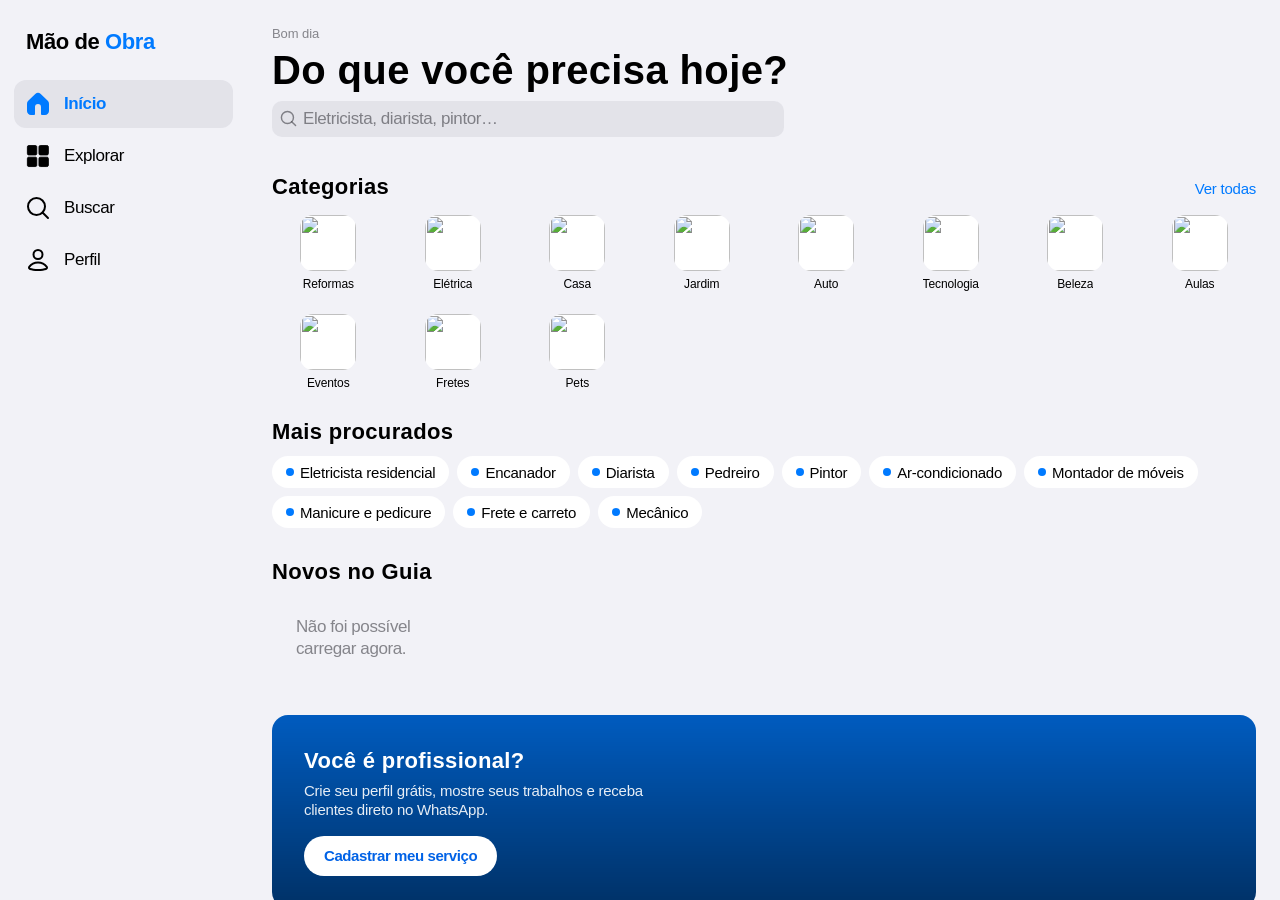
==== index.html @ 3952b901 "Guia Mão de Obra: site estático para GitHub Pages App (index.html) e cadastro de profissionais (sign" ====
<!doctype html>
<html lang="pt-BR">
<head>
  <meta charset="utf-8">
  <meta name="viewport" content="width=device-width, initial-scale=1, maximum-scale=1, user-scalable=no, interactive-widget=resizes-content">
  <meta http-equiv="X-UA-Compatible" content="IE=edge">
  <title>Guia Mão de Obra — Profissionais perto de você</title>
  <meta name="description" content="Encontre eletricistas, encanadores, diaristas, pintores e centenas de outros profissionais locais. Fale direto pelo WhatsApp.">
  <meta name="keywords" content="mão de obra, profissionais, prestadores de serviço, eletricista, encanador, diarista, pintor, pedreiro, montador de móveis, ar-condicionado, serviços perto de mim, WhatsApp">
  <meta name="author" content="Guia Mão de Obra">
  <meta name="application-name" content="Guia Mão de Obra">
  <meta name="generator" content="Guia Mão de Obra">
  <meta name="referrer" content="strict-origin-when-cross-origin">
  <meta name="color-scheme" content="light dark">

  <meta name="robots" content="index, follow, max-image-preview:large, max-snippet:-1, max-video-preview:-1">
  <meta name="googlebot" content="index, follow, max-image-preview:large, max-snippet:-1, max-video-preview:-1">
  <meta name="bingbot" content="index, follow, max-image-preview:large, max-snippet:-1, max-video-preview:-1">
  <link rel="canonical" href="https://guiadamaodeobra.web.app/">
  <link rel="alternate" hreflang="pt-BR" href="https://guiadamaodeobra.web.app/">
  <link rel="alternate" hreflang="x-default" href="https://guiadamaodeobra.web.app/">

  <meta property="og:type" content="website">
  <meta property="og:site_name" content="Guia Mão de Obra">
  <meta property="og:locale" content="pt_BR">
  <meta property="og:url" content="https://guiadamaodeobra.web.app/">
  <meta property="og:title" content="Guia Mão de Obra — Profissionais perto de você">
  <meta property="og:description" content="Encontre eletricistas, encanadores, diaristas, pintores e centenas de outros profissionais locais. Fale direto pelo WhatsApp.">
  <meta property="og:image" content="https://guiadamaodeobra.web.app/assets/brand/icon-512.png">
  <meta property="og:image:secure_url" content="https://guiadamaodeobra.web.app/assets/brand/icon-512.png">
  <meta property="og:image:type" content="image/png">
  <meta property="og:image:width" content="512">
  <meta property="og:image:height" content="512">
  <meta property="og:image:alt" content="Logo do Guia Mão de Obra">

  <meta name="twitter:card" content="summary">
  <meta name="twitter:title" content="Guia Mão de Obra — Profissionais perto de você">
  <meta name="twitter:description" content="Encontre eletricistas, encanadores, diaristas, pintores e centenas de outros profissionais locais. Fale direto pelo WhatsApp.">
  <meta name="twitter:image" content="https://guiadamaodeobra.web.app/assets/brand/icon-512.png">
  <meta name="twitter:image:alt" content="Logo do Guia Mão de Obra">

  <meta name="theme-color" content="#f2f2f7" media="(prefers-color-scheme: light)">
  <meta name="theme-color" content="#000000" media="(prefers-color-scheme: dark)">
  <meta name="msapplication-TileColor" content="#007aff">
  <meta name="msapplication-TileImage" content="assets/brand/icon-192.png">
  <meta name="msapplication-config" content="none">
  <meta name="msapplication-tap-highlight" content="no">

  <meta name="mobile-web-app-capable" content="yes">
  <meta name="apple-mobile-web-app-capable" content="yes">
  <meta name="apple-mobile-web-app-status-bar-style" content="default">
  <meta name="apple-mobile-web-app-title" content="Mão de Obra">
  <meta name="format-detection" content="telephone=no, date=no, address=no, email=no">
  <meta name="HandheldFriendly" content="true">
  <meta name="MobileOptimized" content="width">
  <meta name="x5-orientation" content="portrait">
  <meta name="screen-orientation" content="portrait">
  <meta name="full-screen" content="yes">
  <meta name="browsermode" content="application">
  <meta name="x5-page-mode" content="app">

  <link rel="icon" href="assets/brand/icon.svg" type="image/svg+xml">
  <link rel="icon" href="assets/brand/icon-192.png" type="image/png" sizes="192x192">
  <link rel="icon" href="assets/brand/icon-512.png" type="image/png" sizes="512x512">
  <link rel="apple-touch-icon" href="assets/brand/apple-touch-icon.png">
  <link rel="apple-touch-icon" sizes="180x180" href="assets/brand/apple-touch-icon.png">
  <link rel="mask-icon" href="assets/brand/icon.svg" color="#007aff">
  <link rel="manifest" href="manifest.webmanifest">

  <link rel="preconnect" href="https://www.gstatic.com" crossorigin>
  <link rel="preconnect" href="https://firestore.googleapis.com" crossorigin>
  <link rel="preconnect" href="https://firebasestorage.googleapis.com" crossorigin>
  <link rel="dns-prefetch" href="https://www.gstatic.com">
  <link rel="dns-prefetch" href="https://firestore.googleapis.com">
  <link rel="dns-prefetch" href="https://firebasestorage.googleapis.com">

  <script type="application/ld+json">
  {
    "@context": "https://schema.org",
    "@graph": [
      {
        "@type": "WebSite",
        "@id": "https://guiadamaodeobra.web.app/#website",
        "url": "https://guiadamaodeobra.web.app/",
        "name": "Guia Mão de Obra",
        "alternateName": "Mão de Obra",
        "description": "Encontre profissionais locais e fale direto pelo WhatsApp.",
        "inLanguage": "pt-BR",
        "publisher": { "@id": "https://guiadamaodeobra.web.app/#org" }
      },
      {
        "@type": "Organization",
        "@id": "https://guiadamaodeobra.web.app/#org",
        "name": "Guia Mão de Obra",
        "url": "https://guiadamaodeobra.web.app/",
        "logo": "https://guiadamaodeobra.web.app/assets/brand/icon-512.png"
      }
    ]
  }
  </script>

  <link rel="stylesheet" href="css/base.css">
  <link rel="stylesheet" href="css/layout.css">
  <link rel="stylesheet" href="css/components.css">
  <link rel="stylesheet" href="css/pages.css">
  <link rel="stylesheet" href="css/motion.css">
  <link rel="stylesheet" href="css/responsive.css">
</head>
<body class="has-sidebar">
  <div id="shell" class="shell">
    <header class="navbar" role="banner">
      <a class="logo" href="#/" aria-label="Guia Mão de Obra — início">
        <span>Mão de <span class="logo__accent">Obra</span></span>
      </a>
    </header>

    <main id="app" class="app" tabindex="-1">
      <div class="center-spinner"><div class="spinner"></div></div>
    </main>

    <nav class="tabbar" aria-label="Navegação principal">
      <a class="tabbar__logo" href="#/" aria-label="Guia Mão de Obra — início">Mão de&nbsp;<span class="logo__accent">Obra</span></a>
      <div class="tabbar__inner" id="tabbar"></div>
    </nav>
  </div>

  <noscript><p style="padding:80px 20px;text-align:center">Ative o JavaScript para usar o Guia Mão de Obra.</p></noscript>
  <script type="module" src="js/entries/app.js"></script>
</body>
</html>
---- css/base.css ----
:root {
  --blue: #007aff;
  --green: #34c759;
  --indigo: #5856d6;
  --orange: #ff9500;
  --pink: #ff2d55;
  --purple: #af52de;
  --red: #ff3b30;
  --teal: #30b0c7;
  --yellow: #ffcc00;
  --brown: #a2845e;
  --gray: #8e8e93;
  --whatsapp: #25d366;

  --tint: var(--blue);
  --bg: #f2f2f7;
  --bg-elevated: #ffffff;
  --bg-fill: rgba(118, 118, 128, 0.12);
  --label: #000000;
  --label-2: rgba(60, 60, 67, 0.6);
  --label-3: rgba(60, 60, 67, 0.3);
  --separator: transparent;
  --bar-bg: #f2f2f7;
  --shadow-card: none;

  --font: -apple-system, BlinkMacSystemFont, 'Helvetica Neue', Helvetica, Arial, 'Segoe UI', Roboto, sans-serif;
  --font-display: -apple-system, BlinkMacSystemFont, 'Helvetica Neue', Helvetica, Arial, 'Segoe UI', Roboto, sans-serif;

  --nav-h: 44px;
  --tab-h: 60px;
  --tabbar-h: 86px;
  --gutter: 16px;
  --radius: 12px;
  --radius-lg: 16px;
  --content-max: 680px;
  --sidebar-w: 0px;
  --bleed-w: 100vw;

  --ease: cubic-bezier(0.25, 0.1, 0.25, 1);
  --spring: cubic-bezier(0.2, 0.9, 0.3, 1.1);

  color-scheme: light dark;
}

@media (prefers-color-scheme: dark) {
  :root {
    --blue: #0a84ff;
    --green: #30d158;
    --indigo: #5e5ce6;
    --orange: #ff9f0a;
    --pink: #ff375f;
    --purple: #bf5af2;
    --red: #ff453a;
    --teal: #40c8e0;
    --yellow: #ffd60a;
    --bg: #000000;
    --bg-elevated: #1c1c1e;
    --bg-fill: rgba(118, 118, 128, 0.24);
    --label: #ffffff;
    --label-2: rgba(235, 235, 245, 0.6);
    --label-3: rgba(235, 235, 245, 0.3);
    --separator: transparent;
    --bar-bg: #000;
    --shadow-card: none;
  }
}

*, *::before, *::after { box-sizing: border-box; }
html {
  -webkit-text-size-adjust: 100%;
  touch-action: manipulation;
  scrollbar-width: none;
  background: var(--bg);
}
html::-webkit-scrollbar, body::-webkit-scrollbar, *::-webkit-scrollbar { display: none; width: 0; height: 0; }
* { scrollbar-width: none; }
body {
  margin: 0;
  font-family: var(--font);
  font-size: 17px;
  line-height: 1.29;
  letter-spacing: -0.41px;
  color: var(--label);
  background: var(--bg);
  -webkit-font-smoothing: antialiased;
  -moz-osx-font-smoothing: grayscale;
  -webkit-tap-highlight-color: transparent;
  -webkit-touch-callout: none;
  overscroll-behavior: none;
  position: fixed; inset: 0; overflow: hidden;
}
.shell {
  position: fixed; inset: 0;
  overflow-x: hidden; overflow-y: auto;
  -webkit-overflow-scrolling: touch;
}
input, textarea, [contenteditable] { -webkit-touch-callout: default; }
img { display: block; max-width: 100%; }
button, input, textarea, select { font: inherit; color: inherit; letter-spacing: inherit; }
button { cursor: pointer; background: none; border: 0; padding: 0; }
a { color: var(--tint); text-decoration: none; }
:focus-visible { outline: 2px solid var(--tint); outline-offset: 2px; border-radius: 6px; }
.sr-only {
  position: absolute; width: 1px; height: 1px; padding: 0; margin: -1px;
  overflow: hidden; clip: rect(0 0 0 0); white-space: nowrap; border: 0;
}
[hidden] { display: none !important; }
---- css/layout.css ----
.navbar {
  position: fixed; inset: 0 0 auto 0; z-index: 50;
  height: var(--nav-h);
  display: flex; align-items: center; justify-content: center;
  background: var(--bar-bg);
  -webkit-backdrop-filter: saturate(180%) blur(20px);
  backdrop-filter: saturate(180%) blur(20px);
  border-bottom: 0.5px solid var(--separator);
}
.navbar__side {
  position: absolute; top: 0; height: var(--nav-h);
  display: flex; align-items: center; padding: 0 8px;
}
.navbar__side--left { left: 0; }
.navbar__side--right { right: 0; }

.logo {
  display: inline-flex; align-items: center; gap: 8px;
  color: var(--label); font-family: var(--font-display);
  font-weight: 700; font-size: 17px; letter-spacing: -0.4px;
}
.logo__mark {
  width: 28px; height: 28px; border-radius: 7px;
  display: grid; place-items: center;
  background: linear-gradient(160deg, #3d9bff 0%, #0062e6 100%);
  box-shadow: none;
}
.logo__mark svg { width: 18px; height: 18px; color: #fff; }
.logo__accent { color: var(--tint); }

.tabbar {
  position: fixed; inset: auto 0 0 0; z-index: 50;
  height: var(--tabbar-h);
  display: flex; justify-content: center; align-items: flex-start;
  background: var(--bar-bg);
  -webkit-backdrop-filter: saturate(180%) blur(20px);
  backdrop-filter: saturate(180%) blur(20px);
  border-top: 0.5px solid var(--separator);
}
.tabbar__inner { display: flex; width: 100%; max-width: var(--content-max); height: var(--tab-h); }
.tab {
  flex: 1; display: flex; flex-direction: column; align-items: center; justify-content: center;
  gap: 2px; padding-top: 2px;
  color: var(--gray); font-size: 10px; font-weight: 500; letter-spacing: 0.1px;
  transition: color .15s var(--ease), transform .15s var(--ease);
}
.tab svg { width: 25px; height: 25px; }
.tab.is-active { color: var(--tint); }
.tab .tab__on, .tab.is-active .tab__off { display: none; }
.tab.is-active .tab__on { display: block; }

.app {
  min-height: 100vh; min-height: 100dvh;
  padding-top: var(--nav-h);
  padding-bottom: calc(var(--tabbar-h) + 24px);
  overflow-x: hidden;
  overflow-x: clip;
}
.view { max-width: var(--content-max); margin: 0 auto; }
.view.is-forward, .page-signup .view { animation: view-in .38s cubic-bezier(.2, .8, .2, 1) both; }
.view.is-back { animation: view-in-back .38s cubic-bezier(.2, .8, .2, 1) both; }
@keyframes view-in { from { opacity: 0; transform: translate3d(40px, 0, 0); } }
@keyframes view-in-back { from { opacity: 0; transform: translate3d(-40px, 0, 0); } }
.view.is-tab { animation: fade-in .2s var(--ease) both; }
@keyframes fade-in { from { opacity: 0; } }

.page-head { padding: 0 var(--gutter) 8px; }
.back-link {
  display: inline-flex; align-items: center; gap: 2px; margin-left: -6px;
  color: var(--tint); font-size: 17px; min-height: 44px;
}
.back-link svg { width: 22px; height: 22px; }
.large-title {
  margin: 4px 0 0; font-family: var(--font-display);
  font-size: 34px; line-height: 41px; font-weight: 700; letter-spacing: 0.37px;
}
.subtitle { margin: 4px 0 0; color: var(--label-2); font-size: 15px; letter-spacing: -0.24px; }
.breadcrumb { color: var(--label-2); font-size: 13px; letter-spacing: -0.08px; margin-top: 2px; }

.section-title {
  display: flex; align-items: baseline; justify-content: space-between;
  margin: 28px var(--gutter) 10px;
  font-family: var(--font-display); font-size: 22px; font-weight: 700; letter-spacing: 0.35px;
}
.section-title a, .section-title button { font-family: var(--font); font-size: 15px; font-weight: 400; color: var(--tint); letter-spacing: -0.24px; }
---- css/components.css ----
.group { margin: 0 var(--gutter) 28px; }
.group__header {
  margin: 0 var(--gutter) 6px; color: var(--label-2);
  font-size: 13px; text-transform: uppercase; letter-spacing: -0.08px;
}
.group__header--plain { text-transform: none; }
.group__footer { margin: 6px var(--gutter) 0; color: var(--label-2); font-size: 13px; letter-spacing: -0.08px; }
.list {
  background: var(--bg-elevated); border-radius: var(--radius);
  overflow: hidden; list-style: none; margin: 0; padding: 0;
}
.row {
  position: relative; display: flex; align-items: center; gap: 12px;
  min-height: 44px; padding: 8px var(--gutter);
  color: var(--label); background: var(--bg-elevated);
  width: 100%; text-align: left;
  transition: background-color .2s var(--ease);
}
.row + .row::before, li + li > .row::before {
  content: ''; position: absolute; top: 0; right: 0; left: var(--sep-inset, var(--gutter));
  border-top: 0.5px solid var(--separator);
}
.list--icons { --sep-inset: 60px; }
.list--avatars { --sep-inset: 76px; }
.row__body { flex: 1; min-width: 0; }
.row__title { font-size: 17px; white-space: nowrap; overflow: hidden; text-overflow: ellipsis; }
.row__subtitle { color: var(--label-2); font-size: 13px; letter-spacing: -0.08px; margin-top: 1px; white-space: nowrap; overflow: hidden; text-overflow: ellipsis; }
.row__detail { color: var(--label-2); font-size: 17px; flex-shrink: 0; }
.row__chevron { width: 8px; height: 13px; color: var(--label-3); flex-shrink: 0; }
.row--destructive { color: var(--red); justify-content: center; }
.row--action { color: var(--tint); }

.icon-tile {
  position: relative; overflow: hidden;
  width: 30px; height: 30px; border-radius: 7px; flex-shrink: 0;
  display: grid; place-items: center; color: var(--label-2);
  background: var(--bg-fill);
}
.icon-tile svg { width: 18px; height: 18px; }
.icon-tile__img { position: absolute; inset: 0; width: 100%; height: 100%; object-fit: cover; }
.icon-tile--lg { width: 56px; height: 56px; border-radius: 13px; }
.icon-tile--lg svg { width: 30px; height: 30px; }

.searchbar { padding: 0 var(--gutter) 8px; }
.search-field {
  position: relative; display: flex; align-items: center;
  height: 36px; border-radius: 10px; background: var(--bg-fill);
  color: var(--label-2); padding: 0 8px; gap: 6px; width: 100%;
}
.search-field svg { width: 17px; height: 17px; flex-shrink: 0; }
.search-field input {
  flex: 1; min-width: 0; border: 0; outline: 0; background: transparent;
  height: 100%; color: var(--label); font-size: 17px;
}
.search-field input::placeholder { color: var(--label-2); }
.search-field input::-webkit-search-cancel-button { -webkit-appearance: none; }
.search-field__clear { width: 20px; height: 20px; color: var(--label-3); display: grid; place-items: center; }
.search-field--button { font-size: 17px; text-align: left; }

.cat-grid {
  display: grid; grid-template-columns: repeat(4, 1fr); gap: 18px 8px;
  padding: 4px var(--gutter) 0;
}
.cat-cell {
  display: flex; flex-direction: column; align-items: center; gap: 6px;
  color: var(--label); font-size: 12px; text-align: center; letter-spacing: -0.1px; line-height: 1.2;
  transition: transform .15s var(--ease);
}
.cat-cell .icon-tile { background: var(--bg-elevated); }
.cat-cell span { display: -webkit-box; -webkit-line-clamp: 2; -webkit-box-orient: vertical; overflow: hidden; }

.chips { display: flex; flex-wrap: wrap; gap: 8px; padding: 0 var(--gutter); }
.chips--scroll { flex-wrap: nowrap; overflow-x: auto; scrollbar-width: none; padding-bottom: 2px; }
.chips--scroll::-webkit-scrollbar { display: none; }
.chips--bleed {
  width: var(--bleed-w); margin-left: calc(50% - var(--bleed-w) / 2);
  --inset: max(var(--gutter), calc((var(--bleed-w) - var(--content-max)) / 2 + var(--gutter)));
  padding: 4px var(--inset) 8px;
}
.chip {
  flex-shrink: 0; display: inline-flex; align-items: center; gap: 6px;
  height: 32px; padding: 0 14px; border-radius: 16px;
  background: var(--bg-elevated); color: var(--label);
  font-size: 15px; letter-spacing: -0.24px; white-space: nowrap;
  box-shadow: var(--shadow-card);
  transition: transform .15s var(--ease), background-color .15s;
}
.chip.is-selected { background: var(--tint); color: #fff; }
.chip--static { box-shadow: none; background: var(--bg-fill); font-size: 13px; height: 28px; padding: 0 10px; }
.chip__dot { width: 8px; height: 8px; border-radius: 50%; background: var(--tint); }

.btn {
  display: inline-flex; align-items: center; justify-content: center; gap: 8px;
  height: 50px; padding: 0 20px; border-radius: 12px;
  font-size: 17px; font-weight: 600; letter-spacing: -0.41px;
  background: var(--tint); color: #fff;
  transition: transform .12s var(--ease), opacity .12s, filter .12s;
  user-select: none;
}
.btn[disabled] { opacity: .45; pointer-events: none; }
.btn--block { width: 100%; }
.btn--secondary { background: var(--bg-fill); color: var(--tint); }
.btn--light { background: var(--bg-elevated); color: var(--label); box-shadow: inset 0 0 0 0.5px var(--separator); }
.btn--sm { height: 32px; padding: 0 14px; border-radius: 16px; font-size: 15px; }
.btn--whatsapp { background: var(--whatsapp); }
.btn svg { width: 20px; height: 20px; flex-shrink: 0; }
.btn .spinner { width: 22px; height: 22px; }

.text-btn { color: var(--tint); font-size: 17px; min-height: 44px; padding: 0 8px; display: inline-flex; align-items: center; }
.text-btn--bold { font-weight: 600; }

.card {
  background: var(--bg-elevated); border-radius: var(--radius-lg);
  box-shadow: var(--shadow-card); overflow: hidden;
}

.promo {
  margin: 28px var(--gutter) 0; padding: 20px; border-radius: var(--radius-lg);
  color: #fff; position: relative; overflow: hidden;
  background: linear-gradient(180deg, rgba(0,0,0,.25), rgba(0,0,0,.6)), url('../assets/img/profissional.jpg') center / cover, var(--tint);
}
.promo h3 { margin: 0 0 6px; font-family: var(--font-display); font-size: 22px; font-weight: 700; letter-spacing: .35px; }
.promo p { margin: 0 0 16px; font-size: 15px; opacity: .9; letter-spacing: -0.24px; max-width: 30ch; }
.promo .btn { background: #fff; color: #0062e6; height: 40px; border-radius: 20px; font-size: 15px; }

.carousel {
  display: grid; grid-auto-flow: column; grid-auto-columns: 148px; gap: 12px;
  overflow-x: auto; padding: 2px var(--gutter) 10px; scroll-snap-type: x mandatory;
  scroll-padding: 0 var(--gutter); scrollbar-width: none;
}
.carousel::-webkit-scrollbar { display: none; }
.pro-mini {
  scroll-snap-align: start; color: var(--label);
  display: flex; flex-direction: column; align-items: center; text-align: center;
  padding: 18px 12px 14px; gap: 4px;
  transition: transform .15s var(--ease);
}
.pro-mini .avatar { margin-bottom: 6px; }
.pro-mini__name { font-size: 15px; font-weight: 600; letter-spacing: -0.24px; width: 100%; white-space: nowrap; overflow: hidden; text-overflow: ellipsis; }
.pro-mini__spec { font-size: 13px; color: var(--label-2); width: 100%; white-space: nowrap; overflow: hidden; text-overflow: ellipsis; }
.pro-mini__loc { font-size: 12px; color: var(--label-3); width: 100%; white-space: nowrap; overflow: hidden; text-overflow: ellipsis; }

.avatar {
  --size: 44px;
  width: var(--size); height: var(--size); border-radius: 50%; flex-shrink: 0;
  display: grid; place-items: center; overflow: hidden;
  color: #fff; font-weight: 600; font-size: calc(var(--size) * 0.38); letter-spacing: 0;
  background: linear-gradient(180deg, #a5abb8, #858994);
}
.avatar img { width: 100%; height: 100%; object-fit: cover; }
.avatar__ph { width: 58%; height: 58%; margin-top: 12%; }
.avatar--sm { --size: 36px; }
.avatar--md { --size: 60px; }
.avatar--lg { --size: 72px; }
.avatar--xl { --size: 108px; }

.pro-row { align-items: flex-start; padding-top: 12px; padding-bottom: 12px; }
.pro-row .avatar { --size: 48px; }
.pro-row__actions { display: flex; align-items: center; gap: 4px; align-self: center; }
.round-btn {
  width: 36px; height: 36px; border-radius: 50%; display: grid; place-items: center;
  background: var(--bg-fill); color: var(--tint);
  transition: transform .12s var(--ease);
}
.round-btn svg { width: 18px; height: 18px; }
.round-btn--whatsapp { background: rgba(37, 211, 102, .14); color: #1fae55; }
.meta { display: flex; align-items: center; gap: 4px; color: var(--label-2); font-size: 13px; margin-top: 3px; }
.meta svg { width: 13px; height: 13px; flex-shrink: 0; }

.lightbox {
  position: fixed; inset: 0; z-index: 200; background: rgba(0,0,0,.94);
  display: flex; align-items: center; justify-content: center;
  animation: fade-in .2s var(--ease);
  touch-action: pan-y;
}
.lightbox img { max-width: 100%; max-height: 100%; object-fit: contain; user-select: none; }
.lightbox__bar {
  position: absolute; top: 0; left: 0; right: 0; padding: 8px 12px;
  display: flex; justify-content: space-between; align-items: center; color: #fff; font-size: 15px;
}
.lightbox__nav { position: absolute; top: 50%; transform: translateY(-50%); }
.lightbox__nav--prev { left: 12px; }
.lightbox__nav--next { right: 12px; }

.empty {
  display: flex; flex-direction: column; align-items: center; text-align: center;
  padding: 48px 32px; color: var(--label-2); gap: 8px;
}
.empty__icon { width: 64px; height: 64px; color: var(--label-3); margin-bottom: 8px; }
.empty__title { color: var(--label); font-size: 20px; font-weight: 600; letter-spacing: .38px; margin: 0; }
.empty p { margin: 0; font-size: 15px; letter-spacing: -0.24px; max-width: 32ch; }
.empty .btn { margin-top: 16px; }

.skeleton { background: linear-gradient(90deg, var(--bg-fill) 25%, rgba(127,127,127,.08) 37%, var(--bg-fill) 63%); background-size: 400% 100%; animation: shimmer 1.3s ease infinite; border-radius: 6px; }
@keyframes shimmer { 0% { background-position: 100% 50%; } 100% { background-position: 0 50%; } }
.sk-line { height: 12px; margin: 6px 0; }
.sk-line--w60 { width: 60%; }
.sk-line--w40 { width: 40%; }

.spinner {
  display: inline-block; flex-shrink: 0;
  width: 28px; height: 28px;
  background: url('../assets/img/loading.gif') center / contain no-repeat;
}
.center-spinner { display: grid; place-items: center; padding: 48px 0; }

.toast-host {
  position: fixed; left: 0; right: 0; z-index: 300; pointer-events: none;
  top: calc(var(--nav-h) + 8px);
  display: flex; flex-direction: column; align-items: center; gap: 8px; padding: 0 16px;
}
.toast {
  pointer-events: auto;
  display: flex; align-items: center; gap: 10px; max-width: 420px;
  padding: 12px 16px; border-radius: 14px;
  color: var(--label); font-size: 15px; font-weight: 500; letter-spacing: -0.24px;
  background: color-mix(in srgb, var(--bg-elevated) 86%, transparent);
  -webkit-backdrop-filter: blur(20px) saturate(180%); backdrop-filter: blur(20px) saturate(180%);
  box-shadow: inset 0 0 0 0.5px var(--separator);
  animation: toast-in .35s var(--spring) both;
}
.toast.is-leaving { animation: toast-out .25s var(--ease) both; }
.toast svg { width: 20px; height: 20px; flex-shrink: 0; }
.toast--success svg { color: var(--green); }
.toast--error svg { color: var(--red); }
.toast--info svg { color: var(--tint); }
@keyframes toast-in { from { opacity: 0; transform: translateY(-16px) scale(.96); } }
@keyframes toast-out { to { opacity: 0; transform: translateY(-10px) scale(.98); } }

.demo-note {
  margin: 8px var(--gutter) 12px; padding: 10px 12px; border-radius: 10px;
  background: color-mix(in srgb, var(--orange) 14%, transparent); color: var(--label);
  font-size: 13px; letter-spacing: -0.08px; display: flex; gap: 8px; align-items: flex-start;
}
.demo-note svg { width: 16px; height: 16px; color: var(--orange); flex-shrink: 0; margin-top: 1px; }

.sheet-backdrop {
  position: fixed; inset: 0; z-index: 150; background: rgba(0,0,0,.4);
  animation: fade-in .25s var(--ease);
}
.sheet {
  position: fixed; left: 0; right: 0; bottom: 0; z-index: 151;
  max-height: 92vh; max-height: 92dvh; display: flex; flex-direction: column;
  max-width: var(--content-max); margin: 0 auto;
  background: var(--bg); border-radius: 20px 20px 0 0;
  animation: sheet-in .4s var(--spring) both;
}
.sheet.is-leaving { animation: sheet-out .25s var(--ease) both; }
.sheet-backdrop.is-leaving { animation: fade-out .25s var(--ease) both; }
@keyframes sheet-in { from { transform: translateY(100%); } }
@keyframes sheet-out { to { transform: translateY(100%); } }
@keyframes fade-out { to { opacity: 0; } }
.sheet__grabber { width: 36px; height: 5px; border-radius: 3px; background: var(--label-3); margin: 6px auto 0; }
.sheet__head {
  display: flex; align-items: center; justify-content: space-between;
  height: 52px; padding: 0 8px; flex-shrink: 0;
  border-bottom: 0.5px solid var(--separator);
}
.sheet__title { font-weight: 600; font-size: 17px; }
.sheet__body { overflow-y: auto; -webkit-overflow-scrolling: touch; padding: 16px 0; flex: 1; }

.field {
  display: flex; align-items: center; gap: 12px; min-height: 44px; padding: 0 var(--gutter);
  background: var(--bg-elevated); position: relative;
}
.field + .field::before { content: ''; position: absolute; top: 0; right: 0; left: var(--gutter); border-top: 0.5px solid var(--separator); }
.field__label { width: 104px; flex-shrink: 0; font-size: 17px; }
.field input, .field textarea, .field select {
  flex: 1; min-width: 0; border: 0; outline: 0; background: transparent;
  font-size: 17px; padding: 11px 0; color: var(--label);
}
.field input::placeholder, .field textarea::placeholder { color: var(--label-3); }
.field--textarea { align-items: stretch; }
.field--textarea textarea { resize: none; min-height: 120px; line-height: 1.4; padding: 12px 0; }
.field.is-invalid .field__label { color: var(--red); }
.counter { text-align: right; font-size: 12px; color: var(--label-2); margin: 6px var(--gutter) 0; }

.switch { position: relative; width: 51px; height: 31px; flex-shrink: 0; }
.switch input { position: absolute; inset: 0; opacity: 0; margin: 0; cursor: pointer; z-index: 1; }
.switch__track { position: absolute; inset: 0; border-radius: 16px; background: rgba(120,120,128,.16); transition: background-color .25s var(--ease); }
.switch__thumb { position: absolute; top: 2px; left: 2px; width: 27px; height: 27px; border-radius: 50%; background: #fff; box-shadow: none; transition: transform .25s var(--spring); }
.switch input:checked + .switch__track { background: var(--green); }
.switch input:checked + .switch__track .switch__thumb { transform: translateX(20px); }

.check { width: 22px; height: 22px; color: var(--tint); flex-shrink: 0; opacity: 0; transform: scale(.6); transition: opacity .15s, transform .2s var(--spring); }
.is-checked .check { opacity: 1; transform: none; }

.stack-16 > * + * { margin-top: 16px; }
.pad { padding: 0 var(--gutter); }
.mt-8 { margin-top: 8px; } .mt-16 { margin-top: 16px; } .mt-24 { margin-top: 24px; }
.muted { color: var(--label-2); }
.center { text-align: center; }
.footer-note { text-align: center; color: var(--label-3); font-size: 12px; line-height: 1.5; padding: 24px var(--gutter) 0; }

.prose { padding: 16px 18px; font-size: 15px; line-height: 1.5; letter-spacing: -0.24px; }
.prose p { margin: 0 0 12px; }
.prose p:last-child { margin-bottom: 0; }
.prose h3 { margin: 18px 0 6px; font-size: 15px; font-weight: 600; }
.prose h3:first-child { margin-top: 0; }

.notice {
  display: flex; align-items: flex-start; gap: 10px;
  margin: 8px var(--gutter) 16px; padding: 12px 14px; border-radius: 12px;
  font-size: 15px; letter-spacing: -0.24px; line-height: 1.35; color: var(--label);
  background: color-mix(in srgb, var(--tint) 10%, transparent);
}
.notice > svg { width: 18px; height: 18px; flex-shrink: 0; margin-top: 1px; color: var(--tint); }
.notice > svg:last-child:not(:first-child) { color: var(--label-3); align-self: center; }
.notice span { flex: 1; }
.notice--success { background: color-mix(in srgb, var(--green) 14%, transparent); }
.notice--success > svg:first-child { color: var(--green); }
.notice--warning { background: color-mix(in srgb, var(--orange) 14%, transparent); }
.notice--warning > svg:first-child { color: var(--orange); }
.notice--error { background: color-mix(in srgb, var(--red) 12%, transparent); }
.notice--error > svg:first-child { color: var(--red); }

.pill {
  display: inline-flex; align-items: center; height: 22px; padding: 0 8px; margin-top: 6px;
  border-radius: 11px; font-size: 12px; font-weight: 600; letter-spacing: 0;
}
.pill--success { color: #1f9d48; background: color-mix(in srgb, var(--green) 16%, transparent); }
.pill--warning { color: #c76f00; background: color-mix(in srgb, var(--orange) 16%, transparent); }
.pill--danger { color: var(--red); background: color-mix(in srgb, var(--red) 14%, transparent); }
.pill--neutral { color: var(--label-2); background: var(--bg-fill); }
@media (prefers-color-scheme: dark) {
  .pill--success { color: var(--green); }
  .pill--warning { color: var(--orange); }
}

.banners { position: relative; width: var(--bleed-w); margin-left: calc(50% - var(--bleed-w) / 2); }
.banner-track {
  display: flex; overflow-x: auto; scroll-snap-type: x mandatory; scroll-behavior: smooth;
  overscroll-behavior-x: contain; -webkit-overflow-scrolling: touch;
}
.banner {
  position: relative; flex: 0 0 100%; display: block;
  scroll-snap-align: start; scroll-snap-stop: always;
  aspect-ratio: 5 / 2; max-height: 420px; overflow: hidden;
  background: var(--bg-fill);
}
.banner.skeleton { border-radius: 0; }
.banner__img { width: 100%; height: 100%; object-fit: cover; }
.banner-dots { display: flex; justify-content: center; gap: 6px; padding: 10px 0 0; }
.banner-dots span { width: 6px; height: 6px; border-radius: 3px; background: var(--label-3); transition: width .3s var(--spring), background-color .3s; }
.banner-dots span.is-active { width: 18px; background: var(--label-2); }

.action-sheet {
  position: fixed; left: 8px; right: 8px; z-index: 160;
  bottom: 8px;
  max-width: 420px; margin: 0 auto; display: flex; flex-direction: column; gap: 8px;
  animation: sheet-in .38s var(--spring) both;
}
.action-sheet.is-leaving { animation: sheet-out .22s var(--ease) both; }
.action-sheet__group {
  border-radius: 14px; overflow: hidden;
  background: color-mix(in srgb, var(--bg-elevated) 88%, transparent);
  -webkit-backdrop-filter: blur(30px) saturate(180%); backdrop-filter: blur(30px) saturate(180%);
}
.action-sheet__head { display: flex; flex-direction: column; gap: 2px; padding: 14px 16px; text-align: center; font-size: 13px; color: var(--label-2); }
.action-sheet__head strong { font-weight: 600; color: var(--label-2); }
.action-sheet__btn {
  display: block; width: 100%; height: 56px; font-size: 20px; color: var(--tint);
  border-top: 0.5px solid var(--separator); transition: background-color .15s;
}
.action-sheet__head + .action-sheet__btn, .action-sheet__group > .action-sheet__btn:first-child { border-top: 0; }
.action-sheet__head + .action-sheet__btn { border-top: 0.5px solid var(--separator); }
.action-sheet__btn:active { background: var(--bg-fill); }
.action-sheet__btn.is-destructive { color: var(--red); }
.action-sheet__btn.is-cancel { font-weight: 600; background: var(--bg-elevated); }

.net-bar {
  position: fixed; left: 50%; z-index: 350;
  top: calc(var(--nav-h) + 8px);
  max-width: calc(100% - 32px); padding: 10px 16px; border-radius: 14px;
  font-size: 14px; font-weight: 500; letter-spacing: -0.15px; text-align: center;
  color: #fff; background: #3a3a3c;
  transform: translate(-50%, -12px); opacity: 0; pointer-events: none;
  transition: opacity .25s var(--ease), transform .3s var(--spring);
}
.net-bar.is-visible { opacity: 1; transform: translate(-50%, 0); }
.net-bar.is-online { background: var(--green); }
---- css/pages.css ----
.profile { padding-bottom: 8px; }
.profile__banner {
  position: relative; height: 180px; margin: 0;
  background: var(--tint);
  overflow: hidden;
}
.profile__banner img { width: 100%; height: 100%; object-fit: cover; }
.profile__toolbar {
  position: absolute; top: 10px; left: 10px; right: 10px;
  display: flex; justify-content: space-between; pointer-events: none;
}
.glass-btn {
  pointer-events: auto; height: 34px; min-width: 34px; padding: 0 10px; border-radius: 17px;
  display: inline-flex; align-items: center; justify-content: center; gap: 2px;
  color: #fff; font-size: 15px;
  background: rgba(30, 30, 30, 0.35);
  -webkit-backdrop-filter: blur(16px) saturate(160%); backdrop-filter: blur(16px) saturate(160%);
  transition: transform .12s var(--ease);
}
.glass-btn svg { width: 18px; height: 18px; }
.profile__head { text-align: center; padding: 0 var(--gutter); margin-top: -54px; position: relative; }
.profile__head .avatar { margin: 0 auto; border: 4px solid var(--bg); --size: 108px; }
.profile__name { margin: 10px 0 2px; font-family: var(--font-display); font-size: 26px; font-weight: 700; letter-spacing: .3px; }
.profile__spec { color: var(--label-2); font-size: 17px; }
.profile__loc { display: inline-flex; align-items: center; gap: 4px; margin-top: 6px; color: var(--label-2); font-size: 15px; }
.profile__loc svg { width: 15px; height: 15px; }

.contact-bar {
  display: grid; grid-template-columns: repeat(3, 1fr); gap: 8px;
  padding: 20px var(--gutter) 0;
}
.contact-btn {
  display: flex; flex-direction: column; align-items: center; justify-content: center; gap: 4px;
  height: 64px; border-radius: 12px; background: var(--bg-elevated); color: var(--tint);
  font-size: 12px; font-weight: 500; letter-spacing: 0;
  box-shadow: var(--shadow-card);
  transition: transform .12s var(--ease), background-color .12s;
}
.contact-btn:active { transform: scale(0.96); background: var(--bg-fill); }
.contact-btn svg { width: 22px; height: 22px; }
.contact-btn--whatsapp { background: var(--whatsapp); color: #fff; }
.contact-btn.is-disabled { opacity: .4; pointer-events: none; }

.bio { padding: 14px var(--gutter); font-size: 15px; line-height: 1.45; letter-spacing: -0.24px; white-space: pre-line; }
.bio.is-clamped { display: -webkit-box; -webkit-line-clamp: 4; -webkit-box-orient: vertical; overflow: hidden; }

.gallery { display: grid; grid-template-columns: repeat(3, 1fr); gap: 2px; margin: 0 var(--gutter); border-radius: var(--radius); overflow: hidden; }
.gallery__item {
  position: relative; aspect-ratio: 1; overflow: hidden; background: var(--bg-fill);
}
.gallery__item img { width: 100%; height: 100%; object-fit: cover; transition: transform .3s var(--ease); }

.app--signup { padding-bottom: 96px; }
.page-signup .navbar__side .back-link { margin-left: 0; }

.auth-hero { max-width: 420px; margin: 0 auto; padding: 32px 24px 0; text-align: center; animation: view-in .35s var(--ease) both; }
.auth-hero__art {
  width: 96px; height: 96px; margin: 0 auto 20px; border-radius: 22px;
  display: grid; place-items: center; color: #fff;
  background: linear-gradient(160deg, #3d9bff 0%, #0062e6 100%);
}
.auth-hero__art svg { width: 52px; height: 52px; }
.auth-hero h1 { margin: 0 0 8px; font-family: var(--font-display); font-size: 28px; line-height: 34px; font-weight: 700; letter-spacing: .36px; }
.auth-hero > p { margin: 0 auto 28px; color: var(--label-2); font-size: 17px; max-width: 30ch; }
.btn--google { background: var(--bg-elevated); color: var(--label); box-shadow: inset 0 0 0 0.5px var(--separator); }
.legal { margin-top: 16px; color: var(--label-2); font-size: 12px; line-height: 1.4; }
.steps { text-align: left; margin-top: 32px; }

.media-edit { position: relative; margin: 0 var(--gutter) 64px; }
.media-edit__banner {
  position: relative; display: block; width: 100%; height: 150px; border-radius: var(--radius-lg); overflow: hidden;
  background: linear-gradient(135deg, #8e9db4, #5b6578);
}
.media-edit__banner img { width: 100%; height: 100%; object-fit: cover; }
.media-edit__avatar {
  position: absolute; left: 50%; bottom: -52px; transform: translateX(-50%);
  border-radius: 50%; border: 4px solid var(--bg);
}
.media-edit__avatar .avatar { --size: 104px; }
.cam-badge {
  position: absolute; display: grid; place-items: center;
  width: 32px; height: 32px; border-radius: 50%; color: #fff;
  background: rgba(30,30,30,.45);
  -webkit-backdrop-filter: blur(12px); backdrop-filter: blur(12px);
  pointer-events: none;
}
.cam-badge svg { width: 17px; height: 17px; }
.media-edit__banner .cam-badge { right: 10px; top: 10px; }
.media-edit__avatar .cam-badge { right: -2px; bottom: 2px; width: 30px; height: 30px; background: var(--tint); border: 2px solid var(--bg); }
.media-edit input[type=file], .port-add input[type=file] { position: absolute; width: 1px; height: 1px; opacity: 0; pointer-events: none; }

.port-grid { display: grid; grid-template-columns: repeat(3, 1fr); gap: 8px; padding: 0 var(--gutter); }
.port-item { position: relative; aspect-ratio: 1; border-radius: 10px; overflow: hidden; background: var(--bg-fill); animation: pop-in .3s var(--spring) both; }
.port-item img { width: 100%; height: 100%; object-fit: cover; }
.port-item__remove {
  position: absolute; top: 5px; right: 5px; width: 26px; height: 26px; border-radius: 50%;
  display: grid; place-items: center; color: #fff; background: rgba(0,0,0,.55);
  -webkit-backdrop-filter: blur(8px); backdrop-filter: blur(8px);
}
.port-item__remove svg { width: 14px; height: 14px; }
.port-add {
  position: relative; aspect-ratio: 1; border-radius: 10px; cursor: pointer;
  display: flex; flex-direction: column; align-items: center; justify-content: center; gap: 4px;
  color: var(--tint); font-size: 13px; font-weight: 500;
  border: 1.5px dashed color-mix(in srgb, var(--tint) 45%, transparent);
  background: color-mix(in srgb, var(--tint) 6%, transparent);
  transition: transform .12s var(--ease);
}
.port-add svg { width: 26px; height: 26px; }
@keyframes pop-in { from { opacity: 0; transform: scale(.85); } }

.selected-chips { padding: 10px var(--gutter) 12px; display: flex; flex-wrap: wrap; gap: 6px; background: var(--bg-elevated); }
.selected-chips:empty { display: none; }

.savebar {
  position: fixed; left: 0; right: 0; bottom: 0; z-index: 40;
  padding: 10px var(--gutter);
  background: var(--bar-bg);
  -webkit-backdrop-filter: saturate(180%) blur(20px); backdrop-filter: saturate(180%) blur(20px);
  border-top: 0.5px solid var(--separator);
}
.savebar__inner { max-width: var(--content-max); margin: 0 auto; }

.hud-backdrop { position: fixed; inset: 0; z-index: 400; display: grid; place-items: center; background: rgba(0,0,0,.18); animation: fade-in .2s; }
.hud {
  width: 180px; padding: 22px 16px 18px; border-radius: 16px; text-align: center;
  background: color-mix(in srgb, var(--bg-elevated) 82%, transparent);
  -webkit-backdrop-filter: blur(24px) saturate(180%); backdrop-filter: blur(24px) saturate(180%);
  font-size: 15px; font-weight: 500; animation: toast-in .3s var(--spring);
}
.hud .spinner { display: block; width: 40px; height: 40px; margin: 0 auto 12px; }
.hud__bar { height: 4px; border-radius: 2px; background: var(--bg-fill); margin-top: 12px; overflow: hidden; }
.hud__bar span { display: block; height: 100%; width: 0; background: var(--tint); transition: width .2s var(--ease); }
.hud__done { width: 44px; height: 44px; margin: 0 auto 10px; color: var(--green); animation: pop-in .35s var(--spring); }

.picker-cat { display: flex; align-items: center; gap: 10px; margin: 18px var(--gutter) 6px; font-size: 15px; font-weight: 600; }
.picker-cat .icon-tile { width: 24px; height: 24px; border-radius: 6px; }
.picker-cat .icon-tile svg { width: 15px; height: 15px; }
.picker-count { font-weight: 400; color: var(--label-2); font-size: 13px; padding: 0 var(--gutter); }

.plans { display: grid; grid-template-columns: 1fr 1fr; gap: 12px; padding: 0 var(--gutter); }
.plan {
  position: relative; display: flex; flex-direction: column; align-items: flex-start; gap: 2px;
  padding: 16px 14px 14px; border-radius: var(--radius-lg); text-align: left;
  background: var(--bg-elevated); box-shadow: inset 0 0 0 1px var(--separator);
  transition: transform .18s var(--spring), box-shadow .2s var(--ease);
}
.plan.is-selected { box-shadow: inset 0 0 0 2px var(--tint); }
.plan__badge {
  position: absolute; top: -9px; left: 12px; height: 20px; padding: 0 8px; border-radius: 10px;
  display: inline-flex; align-items: center; font-size: 11px; font-weight: 700; color: #fff; background: var(--green);
}
.plan--featured .plan__badge { background: var(--tint); }
.plan__radio {
  position: absolute; top: 14px; right: 12px; width: 22px; height: 22px; border-radius: 50%;
  display: grid; place-items: center; color: transparent; border: 1.5px solid var(--label-3);
  transition: background-color .2s, border-color .2s, transform .25s var(--spring);
}
.plan__radio svg { width: 13px; height: 13px; }
.plan.is-selected .plan__radio { background: var(--tint); border-color: var(--tint); color: #fff; transform: scale(1.08); }
.plan__name { font-size: 15px; font-weight: 600; color: var(--label-2); }
.plan__price { font-family: var(--font-display); font-size: 24px; font-weight: 700; letter-spacing: .3px; margin-top: 4px; }
.plan__meta { font-size: 12px; color: var(--label-2); }

.brick-wrap { margin: 0 var(--gutter); min-height: 320px; }
.brick-wrap .center-spinner { padding: 80px 0; }
.secure-note { display: flex; align-items: center; justify-content: center; gap: 6px; color: var(--label-2); font-size: 13px; margin: 16px; }
.secure-note svg { width: 15px; height: 15px; color: var(--green); }

.result { padding-top: 48px; text-align: center; }
.result .large-title, .result .subtitle { padding: 0 var(--gutter); }
.result__icon {
  width: 88px; height: 88px; border-radius: 50%; margin: 0 auto 20px;
  display: grid; place-items: center; color: #fff;
  animation: pop-in .5s var(--spring) both;
}
.result__icon svg { width: 44px; height: 44px; }
.result__icon--success { background: var(--green); }
.result__icon--success svg path { stroke-dasharray: 30; stroke-dashoffset: 30; animation: draw .5s .25s var(--ease) forwards; }
.result__icon--pending { background: var(--bg-fill); }
.result__icon--pending .spinner { width: 44px; height: 44px; }
@keyframes draw { to { stroke-dashoffset: 0; } }

.app--admin { padding-bottom: 40px; }
.page-admin .navbar__side--right .text-btn { font-size: 17px; }
.admin-wrap { max-width: 980px; margin: 0 auto; padding: 16px var(--gutter) 0; }
.admin-wrap .list { border-radius: var(--radius); }
.segmented {
  display: flex; padding: 2px; border-radius: 9px; background: var(--bg-fill);
  margin-bottom: 20px; overflow-x: auto; position: sticky; top: calc(var(--nav-h) + 8px); z-index: 10;
  -webkit-backdrop-filter: blur(20px); backdrop-filter: blur(20px);
}
.segmented__item {
  flex: 1; min-width: max-content; height: 32px; padding: 0 12px; border-radius: 7px;
  font-size: 13px; font-weight: 500; color: var(--label);
  transition: background-color .2s var(--ease), box-shadow .2s var(--ease);
}
.segmented__item.is-active { background: var(--bg-elevated); font-weight: 600; box-shadow: inset 0 0 0 .5px var(--separator); }
.fade-swap { animation: fade-in .25s var(--ease) both; }

.stats { display: grid; grid-template-columns: repeat(2, 1fr); gap: 12px; }
.stat { padding: 16px; display: flex; flex-direction: column; gap: 2px; }
.stat .icon-tile { margin-bottom: 10px; }
.stat__value { font-family: var(--font-display); font-size: 26px; font-weight: 700; letter-spacing: .3px; }
.stat__label { font-size: 13px; color: var(--label-2); }
.stat__sub { font-size: 12px; color: var(--label-3); }
@media (min-width: 720px) { .stats { grid-template-columns: repeat(5, 1fr); } }

.admin-actions { display: flex; align-items: center; justify-content: space-between; gap: 8px; flex-wrap: wrap; margin-bottom: 12px; }
.banner-admin { display: grid; gap: 14px; }
@media (min-width: 720px) { .banner-admin { grid-template-columns: 1fr 1fr; } }
.banner-admin__item { padding: 10px; }
.banner--preview { flex: none; width: 100%; border-radius: var(--radius); }
.banner-admin__bar { display: flex; align-items: center; gap: 6px; padding: 10px 2px 0; }
.banner-admin__bar .pill { margin: 0; }
.banner-admin__bar .round-btn[disabled] { opacity: .3; }
.round-btn--danger { color: var(--red); background: color-mix(in srgb, var(--red) 12%, transparent); }
.spacer { flex: 1; }
.banner-form { padding: 0 var(--gutter) 40px; }
.banner-form .group, .banner-form .group__header, .banner-form .group__footer { margin-left: 0; margin-right: 0; }
.field input[type=file] { font-size: 14px; }
---- css/motion.css ----
.rise { animation: rise .5s var(--spring) both; animation-delay: calc(var(--i, 0) * 32ms); }
@keyframes rise { from { opacity: 0; transform: translate3d(0, 14px, 0) scale(.98); } }

.avatar img, .gallery__item img, .profile__banner img, .banner__img, .port-item img, .media-edit img {
  opacity: 0; transition: opacity .35s var(--ease), transform .3s var(--ease);
}
img.is-loaded { opacity: 1 !important; }

.tab.is-active svg { animation: tab-pop .4s var(--spring); }
@keyframes tab-pop { 40% { transform: scale(.82); } 75% { transform: scale(1.08); } }

.navbar { view-transition-name: navbar; }
.tabbar { view-transition-name: tabbar; }
::view-transition-group(navbar), ::view-transition-group(tabbar) { animation: none; }
::view-transition-old(root), ::view-transition-new(root) { animation-duration: .42s; animation-timing-function: cubic-bezier(.2, .8, .2, 1); }
html[data-nav="forward"]::view-transition-old(root) { animation-name: vt-out-left; }
html[data-nav="forward"]::view-transition-new(root) { animation-name: vt-in-right; }
html[data-nav="back"]::view-transition-old(root) { animation-name: vt-out-right; z-index: 2; }
html[data-nav="back"]::view-transition-new(root) { animation-name: vt-in-left; }
html[data-nav="tab"]::view-transition-old(root) { animation: none; }
html[data-nav="tab"]::view-transition-new(root) { animation: vt-fade-in .22s ease both; }
@keyframes vt-in-right { from { transform: translateX(100%); } }
@keyframes vt-out-left { to { transform: translateX(-30%); opacity: .6; } }
@keyframes vt-in-left { from { transform: translateX(-30%); opacity: .6; } }
@keyframes vt-out-right { to { transform: translateX(100%); } }
@keyframes vt-fade-in { from { opacity: 0; transform: scale(.985); } }

.card { transition: transform .18s var(--spring), box-shadow .2s var(--ease); }

.is-standalone .navbar, .is-standalone .tabbar { -webkit-user-select: none; user-select: none; }
---- css/responsive.css ----
@media (min-width: 560px) {
  .cat-grid { grid-template-columns: repeat(5, 1fr); }
  .gallery { grid-template-columns: repeat(4, 1fr); gap: 4px; }
  .profile__banner { height: 220px; border-radius: 0 0 var(--radius-lg) var(--radius-lg); }
}
@media (min-width: 720px) {
  :root { --gutter: 20px; }
  .cat-grid { grid-template-columns: repeat(6, 1fr); }
  .profile__banner { margin: 12px var(--gutter) 0; border-radius: var(--radius-lg); }
}

.tabbar__logo { display: none; }

@media (min-width: 1024px) {
  :root { --sidebar-w: 248px; --bleed-w: calc(100vw - var(--sidebar-w)); --content-max: 1080px; --gutter: 24px; }

  .has-sidebar .navbar { display: none; }
  .has-sidebar .app {
    padding-top: 24px;
    padding-bottom: 48px;
    padding-left: var(--sidebar-w);
  }
  .has-sidebar .toast-host { top: 16px; left: var(--sidebar-w); }
  .has-sidebar .net-bar { top: 16px; left: calc(50% + var(--sidebar-w) / 2); }

  .tabbar {
    inset: 0 auto 0 0; width: var(--sidebar-w); height: auto;
    flex-direction: column; justify-content: flex-start; align-items: stretch;
    padding: 20px 14px;
    border-top: 0; border-right: 0.5px solid var(--separator);
  }
  .tabbar__logo {
    display: flex; align-items: center; height: 44px; padding: 0 12px; margin-bottom: 16px;
    color: var(--label); font-family: var(--font-display); font-size: 22px; font-weight: 700; letter-spacing: -0.4px;
  }
  .tabbar__inner { flex-direction: column; height: auto; gap: 4px; max-width: none; }
  .tab {
    flex: none; flex-direction: row; justify-content: flex-start; gap: 14px;
    height: 48px; padding: 0 12px; border-radius: 12px;
    font-size: 17px; font-weight: 500; letter-spacing: -0.41px; color: var(--label);
  }
  .tab svg { width: 24px; height: 24px; }
  .tab.is-active { color: var(--tint); background: var(--bg-fill); font-weight: 600; }

  .has-sidebar .sheet, .has-sidebar .action-sheet { left: var(--sidebar-w); }

  .has-sidebar .cat-grid { grid-template-columns: repeat(auto-fill, minmax(104px, 1fr)); gap: 22px 12px; }
  .has-sidebar .carousel {
    grid-auto-flow: row; grid-auto-columns: auto;
    grid-template-columns: repeat(auto-fill, minmax(176px, 1fr));
    overflow: visible; scroll-snap-type: none;
  }
  .has-sidebar .chips--scroll:not(.chips--bleed) { flex-wrap: wrap; overflow: visible; }
  .has-sidebar .large-title { font-size: 40px; line-height: 46px; }
  .has-sidebar .searchbar { max-width: 560px; }
  .has-sidebar .promo { padding: 32px; }
  .has-sidebar .promo p { max-width: 46ch; }

  .has-sidebar .profile__banner { height: 280px; }
  .has-sidebar .profile__body {
    display: grid; grid-template-columns: minmax(0, 1.7fr) minmax(300px, 1fr); gap: 0 8px; align-items: start;
  }
  .has-sidebar .profile__side { position: sticky; top: 12px; }
  .has-sidebar .gallery { grid-template-columns: repeat(4, 1fr); }
}

@media (min-width: 1280px) {
  .has-sidebar .list--icons, .has-sidebar .list--avatars {
    display: grid; grid-template-columns: 1fr 1fr; column-gap: 1px; background: var(--bg-elevated);
  }
  .has-sidebar .list--icons > li:only-child, .has-sidebar .list--avatars > li:only-child { grid-column: 1 / -1; }
  .has-sidebar .list--icons > li:nth-child(2) > .row::before,
  .has-sidebar .list--avatars > li:nth-child(2) > .row::before { display: none; }
  .has-sidebar .profile__side .list--icons { display: block; }
  .has-sidebar .profile__side .list--icons > li:nth-child(2) > .row::before { display: block; }
}
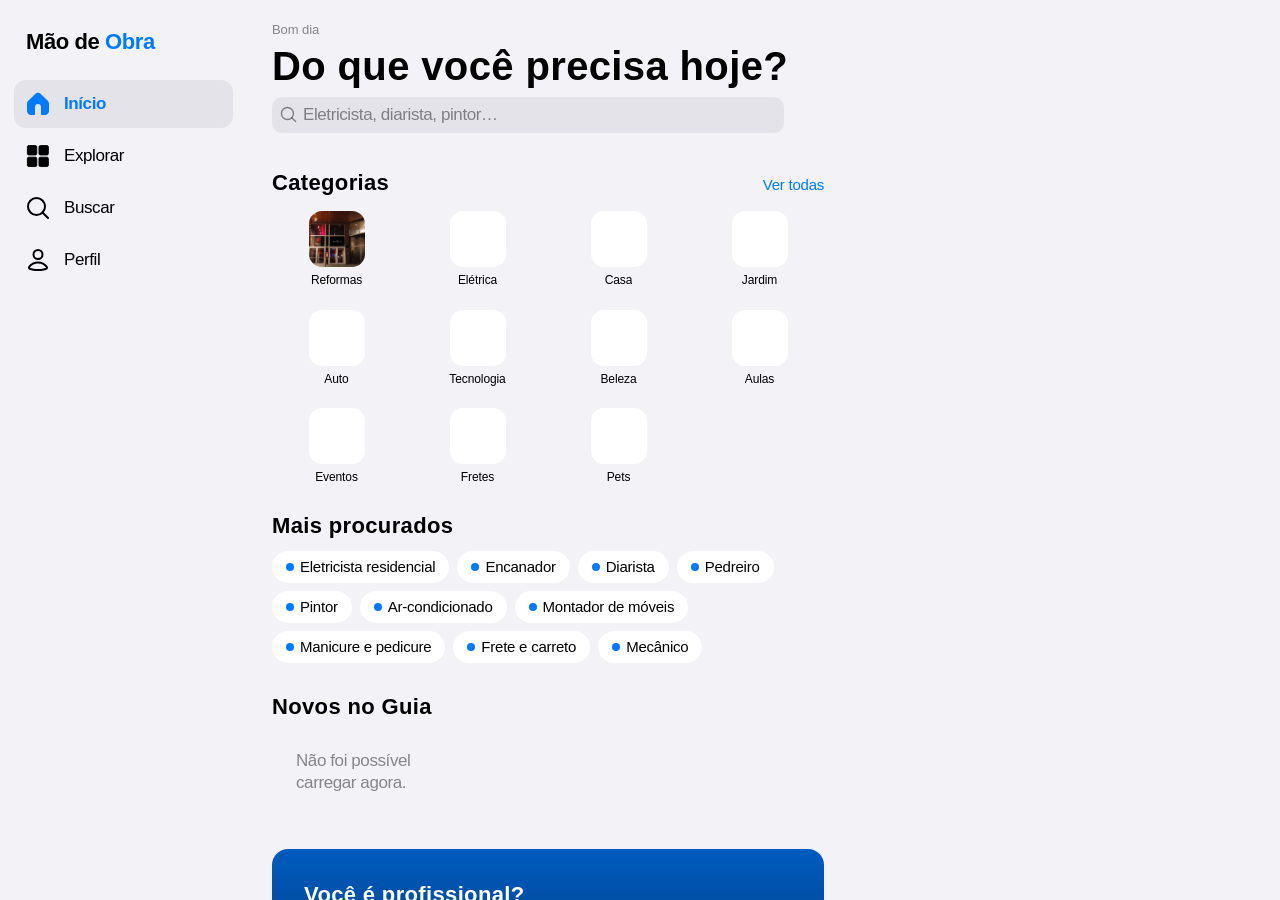
==== commit fe13e13a: "Anúncios na lateral do PC e site só no GitHub Pages - Coleção ads/ gerenciada no admin (aba Anúncios" ====
--- a/index.html
+++ b/index.html
@@ -16,18 +16,18 @@
   <meta name="robots" content="index, follow, max-image-preview:large, max-snippet:-1, max-video-preview:-1">
   <meta name="googlebot" content="index, follow, max-image-preview:large, max-snippet:-1, max-video-preview:-1">
   <meta name="bingbot" content="index, follow, max-image-preview:large, max-snippet:-1, max-video-preview:-1">
-  <link rel="canonical" href="https://guiadamaodeobra.web.app/">
-  <link rel="alternate" hreflang="pt-BR" href="https://guiadamaodeobra.web.app/">
-  <link rel="alternate" hreflang="x-default" href="https://guiadamaodeobra.web.app/">
+  <link rel="canonical" href="https://maxgfortes.github.io/maodeobra/">
+  <link rel="alternate" hreflang="pt-BR" href="https://maxgfortes.github.io/maodeobra/">
+  <link rel="alternate" hreflang="x-default" href="https://maxgfortes.github.io/maodeobra/">
 
   <meta property="og:type" content="website">
   <meta property="og:site_name" content="Guia Mão de Obra">
   <meta property="og:locale" content="pt_BR">
-  <meta property="og:url" content="https://guiadamaodeobra.web.app/">
+  <meta property="og:url" content="https://maxgfortes.github.io/maodeobra/">
   <meta property="og:title" content="Guia Mão de Obra — Profissionais perto de você">
   <meta property="og:description" content="Encontre eletricistas, encanadores, diaristas, pintores e centenas de outros profissionais locais. Fale direto pelo WhatsApp.">
-  <meta property="og:image" content="https://guiadamaodeobra.web.app/assets/brand/icon-512.png">
-  <meta property="og:image:secure_url" content="https://guiadamaodeobra.web.app/assets/brand/icon-512.png">
+  <meta property="og:image" content="https://maxgfortes.github.io/maodeobra/assets/brand/icon-512.png">
+  <meta property="og:image:secure_url" content="https://maxgfortes.github.io/maodeobra/assets/brand/icon-512.png">
   <meta property="og:image:type" content="image/png">
   <meta property="og:image:width" content="512">
   <meta property="og:image:height" content="512">
@@ -36,7 +36,7 @@
   <meta name="twitter:card" content="summary">
   <meta name="twitter:title" content="Guia Mão de Obra — Profissionais perto de você">
   <meta name="twitter:description" content="Encontre eletricistas, encanadores, diaristas, pintores e centenas de outros profissionais locais. Fale direto pelo WhatsApp.">
-  <meta name="twitter:image" content="https://guiadamaodeobra.web.app/assets/brand/icon-512.png">
+  <meta name="twitter:image" content="https://maxgfortes.github.io/maodeobra/assets/brand/icon-512.png">
   <meta name="twitter:image:alt" content="Logo do Guia Mão de Obra">
 
   <meta name="theme-color" content="#f2f2f7" media="(prefers-color-scheme: light)">
@@ -80,20 +80,20 @@
     "@graph": [
       {
         "@type": "WebSite",
-        "@id": "https://guiadamaodeobra.web.app/#website",
-        "url": "https://guiadamaodeobra.web.app/",
+        "@id": "https://maxgfortes.github.io/maodeobra/#website",
+        "url": "https://maxgfortes.github.io/maodeobra/",
         "name": "Guia Mão de Obra",
         "alternateName": "Mão de Obra",
         "description": "Encontre profissionais locais e fale direto pelo WhatsApp.",
         "inLanguage": "pt-BR",
-        "publisher": { "@id": "https://guiadamaodeobra.web.app/#org" }
+        "publisher": { "@id": "https://maxgfortes.github.io/maodeobra/#org" }
       },
       {
         "@type": "Organization",
-        "@id": "https://guiadamaodeobra.web.app/#org",
+        "@id": "https://maxgfortes.github.io/maodeobra/#org",
         "name": "Guia Mão de Obra",
-        "url": "https://guiadamaodeobra.web.app/",
-        "logo": "https://guiadamaodeobra.web.app/assets/brand/icon-512.png"
+        "url": "https://maxgfortes.github.io/maodeobra/",
+        "logo": "https://maxgfortes.github.io/maodeobra/assets/brand/icon-512.png"
       }
     ]
   }
@@ -118,6 +118,8 @@
       <div class="center-spinner"><div class="spinner"></div></div>
     </main>
 
+    <aside class="ad-rail" id="ad-rail" aria-label="Publicidade" hidden></aside>
+
     <nav class="tabbar" aria-label="Navegação principal">
       <a class="tabbar__logo" href="#/" aria-label="Guia Mão de Obra — início">Mão de&nbsp;<span class="logo__accent">Obra</span></a>
       <div class="tabbar__inner" id="tabbar"></div>
--- a/css/pages.css
+++ b/css/pages.css
@@ -219,3 +219,55 @@
 .banner-form { padding: 0 var(--gutter) 40px; }
 .banner-form .group, .banner-form .group__header, .banner-form .group__footer { margin-left: 0; margin-right: 0; }
 .field input[type=file] { font-size: 14px; }
+
+.dash-periods { padding: 0; margin-bottom: 14px; }
+.stats--dash { grid-template-columns: repeat(2, 1fr); }
+.stats--dash .stat__value { font-size: 24px; }
+.stats--dash .stat__sub { color: var(--label-2); }
+.dash-card { padding: 16px 16px 14px; margin-top: 14px; }
+.dash-card__title { margin: 0; font-size: 17px; font-weight: 600; letter-spacing: -0.3px; }
+.dash-card__sub { margin: 2px 0 10px; font-size: 13px; color: var(--label-2); }
+.dash-grid { display: grid; grid-template-columns: 1fr; gap: 0 14px; }
+
+.chart { position: relative; margin-top: 6px; touch-action: pan-y; }
+.chart svg { display: block; width: 100%; height: auto; overflow: visible; }
+.chart__grid { stroke: var(--bg-fill); stroke-width: 1; }
+.chart__tick { fill: var(--label-2); font-size: 11px; }
+.chart__value { fill: var(--label); font-size: 12px; font-weight: 600; }
+.chart__line { fill: none; stroke: var(--tint); stroke-width: 2; stroke-linejoin: round; stroke-linecap: round; }
+.chart__area { fill: var(--tint); opacity: .1; }
+.chart__dot { fill: var(--tint); stroke: var(--bg-elevated); stroke-width: 2; }
+.chart__cross { stroke: var(--label-3); stroke-width: 1; }
+.chart__bar { fill: var(--tint); transition: opacity .15s var(--ease); }
+.chart__bar.is-dim { opacity: .35; }
+.chart__tip {
+  position: absolute; top: -6px; transform: translate(-50%, -100%); pointer-events: none; z-index: 2;
+  padding: 6px 10px; border-radius: 10px; white-space: nowrap;
+  background: var(--label); color: var(--bg-elevated); font-size: 13px; line-height: 1.3;
+  display: flex; flex-direction: column; align-items: center;
+}
+.chart__tip span { font-size: 11px; opacity: .75; }
+.chart__table { margin-top: 8px; font-size: 13px; color: var(--label-2); }
+.chart__table summary { cursor: pointer; color: var(--tint); }
+.chart__table table { width: 100%; border-collapse: collapse; margin-top: 6px; }
+.chart__table th, .chart__table td { text-align: left; padding: 4px 0; border-bottom: 0.5px solid var(--separator); }
+.chart__table td:last-child, .chart__table th:last-child { text-align: right; color: var(--label); }
+
+.bar-list { list-style: none; margin: 4px 0 0; padding: 0; display: grid; gap: 10px; }
+.bar-list__head { display: flex; justify-content: space-between; gap: 12px; font-size: 14px; }
+.bar-list__label { min-width: 0; overflow: hidden; text-overflow: ellipsis; white-space: nowrap; color: var(--label); }
+.bar-list__value { flex-shrink: 0; color: var(--label-2); font-variant-numeric: tabular-nums; }
+.bar-list__track { margin-top: 5px; height: 8px; border-radius: 4px; background: var(--bg-fill); overflow: hidden; }
+.bar-list__bar { display: block; height: 100%; border-radius: 4px; background: var(--tint); }
+.bar-list__sub { margin-top: 3px; font-size: 12px; color: var(--label-2); }
+.bar-list__empty { margin: 6px 0 0; font-size: 14px; }
+
+@media (min-width: 720px) {
+  .stats--dash { grid-template-columns: repeat(4, 1fr); }
+  .dash-grid { grid-template-columns: 1fr 1fr; }
+}
+
+.ad-preview { width: 100%; aspect-ratio: 2 / 3; border-radius: var(--radius); overflow: hidden; background: var(--bg-fill); }
+.ad-preview__img { width: 100%; height: 100%; object-fit: cover; }
+.banner-form .ad-preview { max-width: 220px; margin: 0 auto; }
+.banner-admin--ads { grid-template-columns: repeat(auto-fill, minmax(180px, 1fr)); }
--- a/css/motion.css
+++ b/css/motion.css
@@ -5,6 +5,7 @@
   opacity: 0; transition: opacity .35s var(--ease), transform .3s var(--ease);
 }
 img.is-loaded { opacity: 1 !important; }
+img.is-broken { visibility: hidden; }
 
 .tab.is-active svg { animation: tab-pop .4s var(--spring); }
 @keyframes tab-pop { 40% { transform: scale(.82); } 75% { transform: scale(1.08); } }
--- a/css/responsive.css
+++ b/css/responsive.css
@@ -12,13 +12,18 @@
 .tabbar__logo { display: none; }
 
 @media (min-width: 1024px) {
-  :root { --sidebar-w: 248px; --bleed-w: calc(100vw - var(--sidebar-w)); --content-max: 1080px; --gutter: 24px; }
+  :root { --sidebar-w: 248px; --bleed-w: calc(100vw - var(--sidebar-w)); --content-max: 600px; --gutter: 24px; }
 
   .has-sidebar .navbar { display: none; }
+
+  .page-head {
+    padding-top: 20px;
+  }
   .has-sidebar .app {
-    padding-top: 24px;
+    padding-top: 0;
     padding-bottom: 48px;
     padding-left: var(--sidebar-w);
+    max-width: calc(var(--sidebar-w) + 600px);
   }
   .has-sidebar .toast-host { top: 16px; left: var(--sidebar-w); }
   .has-sidebar .net-bar { top: 16px; left: calc(50% + var(--sidebar-w) / 2); }
@@ -57,20 +62,26 @@
   .has-sidebar .promo p { max-width: 46ch; }
 
   .has-sidebar .profile__banner { height: 280px; }
+
+  .banners {
+    width: auto;
+    margin: 0;
+  }
   .has-sidebar .profile__body {
     display: grid; grid-template-columns: minmax(0, 1.7fr) minmax(300px, 1fr); gap: 0 8px; align-items: start;
   }
   .has-sidebar .profile__side { position: sticky; top: 12px; }
-  .has-sidebar .gallery { grid-template-columns: repeat(4, 1fr); }
 }
 
+.ad-rail { display: none; }
+
 @media (min-width: 1280px) {
-  .has-sidebar .list--icons, .has-sidebar .list--avatars {
-    display: grid; grid-template-columns: 1fr 1fr; column-gap: 1px; background: var(--bg-elevated);
+  .ad-rail:not([hidden]) {
+    display: flex; flex-direction: column; gap: 12px;
+    position: fixed; z-index: 40; top: 24px; right: 24px; width: 280px;
+    max-height: calc(100vh - 48px); overflow-y: auto;
   }
-  .has-sidebar .list--icons > li:only-child, .has-sidebar .list--avatars > li:only-child { grid-column: 1 / -1; }
-  .has-sidebar .list--icons > li:nth-child(2) > .row::before,
-  .has-sidebar .list--avatars > li:nth-child(2) > .row::before { display: none; }
-  .has-sidebar .profile__side .list--icons { display: block; }
-  .has-sidebar .profile__side .list--icons > li:nth-child(2) > .row::before { display: block; }
+  .ad-rail__label { font-size: 11px; font-weight: 600; letter-spacing: .4px; text-transform: uppercase; color: var(--label-3); }
+  .ad { display: block; border-radius: var(--radius-lg); overflow: hidden; background: var(--bg-fill); }
+  .ad img { display: block; width: 100%; height: auto; }
 }
